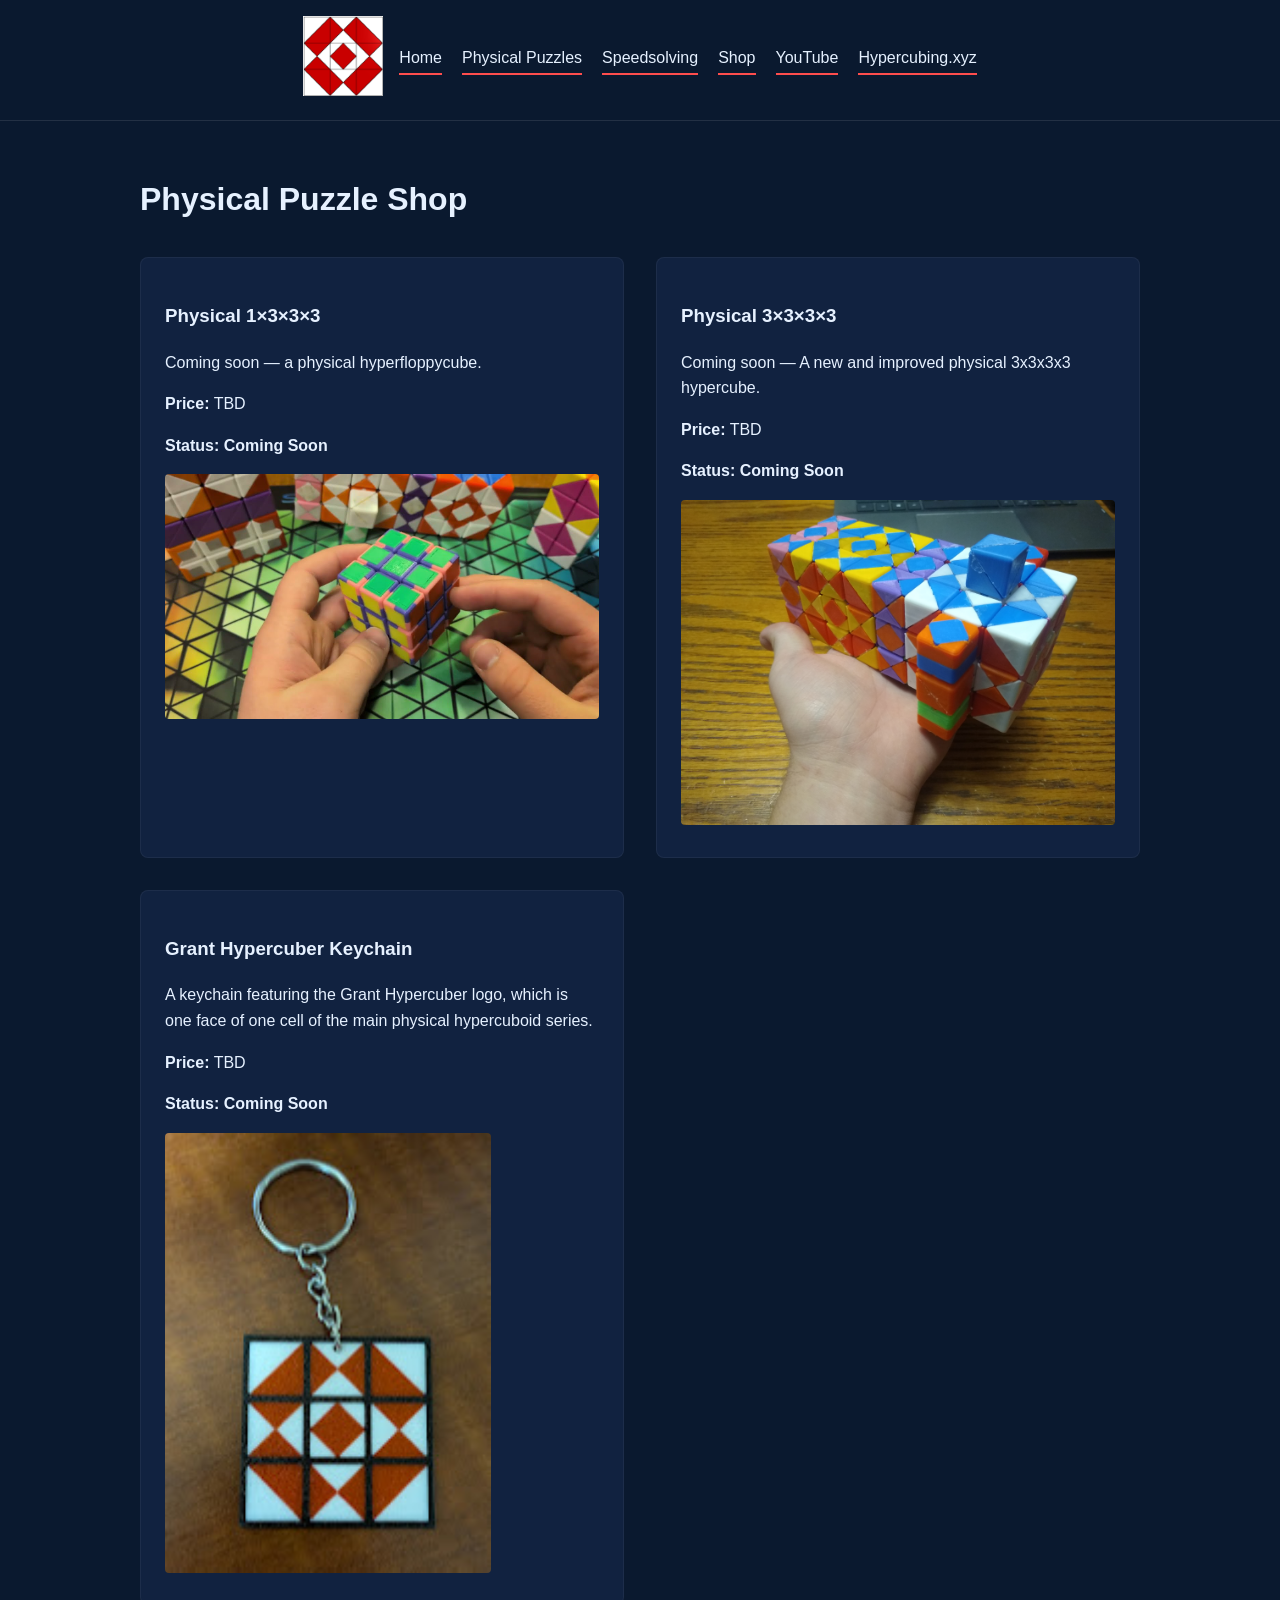
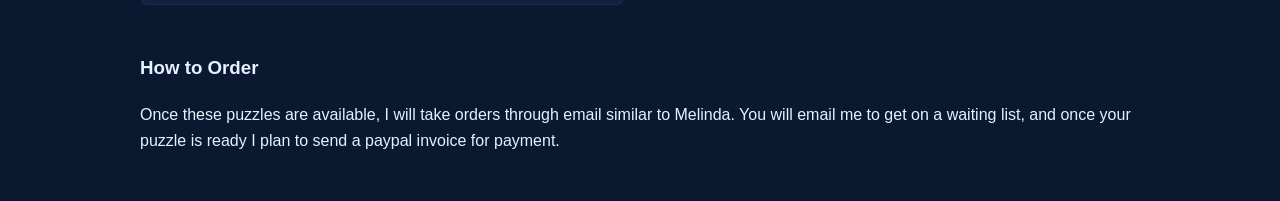
==== shop.html @ 17f46936 "first version of site" ====
<!DOCTYPE html>
<html lang="en">
<head>
    <meta charset="UTF-8">
    <meta name="viewport" content="width=device-width, initial-scale=1.0">
    <title>Shop | Grant Hypercuber</title>
    <link rel="stylesheet" href="style.css">
</head>
<body>
    <header>
        <a href="index.html">
            <img src="logo-white-red.png" alt="Grant Staten Logo" class="logo">
        </a>
        <nav>
            <a href="index.html">Home</a>
            <a href="projects.html">Physical Puzzles</a>
            <a href="speedsolving.html">Speedsolving</a>
            <a href="shop.html">Shop</a>
            <a href="https://www.youtube.com/@grant-hypercuber" target="_blank">YouTube</a>
            <a href="https://hypercubing.xyz/" target="_blank" style="border-bottom: 2px solid var(--accent-red); padding-bottom: 2px;">Hypercubing.xyz</a>
        </nav>
    </header>

    <div class="container">
        <h1>Physical Puzzle Shop</h1>
        <div class="grid shop-grid">
            <div class="card">
                <h3>Physical 1×3×3×3</h3>
                <p>Coming soon — a physical hyperfloppycube.</p>
                <p><strong>Price:</strong> TBD</p>
                <p style="font-weight: bold;">Status: Coming Soon</p>
                <img src="1333.jpg" alt="1x3x3x3 Physical Puzzle" style="width:100%; border-radius:4px;">
            </div>
            <div class="card">
                <h3>Physical 3×3×3×3</h3>
                <p>Coming soon — A new and improved physical 3x3x3x3 hypercube.</p>
                <p><strong>Price:</strong> TBD</p>
                <p style="font-weight: bold;">Status: Coming Soon</p>
                <img src="3333.jpg" alt="3x3x3x3 Physical Puzzle" style="width:100%; border-radius:4px;">
            </div>
            <div class="card">
                <h3>Grant Hypercuber Keychain</h3>
                <p>A keychain featuring the Grant Hypercuber logo, which is one face of one cell of the main physical hypercuboid series.</p>
                <p><strong>Price:</strong> TBD</p>
                <p style="font-weight: bold;">Status: Coming Soon</p>
                <img src="keychain.jpg" alt="Grant Hypercuber Keychain" style="width:75%; border-radius:4px;">
            </div>
        </div>
        <section style="margin-top: 3rem;">
            <h3>How to Order</h3>
            <p>Once these puzzles are available, I will take orders through email similar to Melinda. You will email me to get on a waiting list, and once your puzzle is ready I plan to send a paypal invoice for payment.</p>
        </section>
    </div>
</body>
</html>
---- style.css ----
:root {
    --bg-blue: #0a192f;
    --card-blue: #112240;
    --text-white: #e6f1ff;
    --accent-red: #ff4d4d;
    --accent-hover: #cc3d3d;
}

body {
    margin: 0;
    font-family: 'Inter', -apple-system, sans-serif;
    background-color: var(--bg-blue);
    color: var(--text-white);
    line-height: 1.6;
    -webkit-font-smoothing: antialiased;
    -moz-osx-font-smoothing: grayscale;
}
header {
    padding: 1rem 2rem;
    display: flex;
    justify-content: center; /* Centers logo and nav next to each other */
    align-items: center; /* Vertically centers everything */
    gap: 1rem; /* Adds small gap between logo and nav */
    border-bottom: 1px solid rgba(255,255,255,0.1);
}

.logo {
    max-width: 80px; /* Slightly smaller to fit the row better */
    height: auto;
}

nav {
    display: flex;
    gap: 20px; /* Consistent spacing between links */
}

a {
    color: var(--accent-red);
    text-decoration: underline;
}

nav a {
    color: var(--text-white);
    text-decoration: none;
    font-weight: 500;
    transition: color 0.3s;
    margin: 0; /* Removing the old margins */
    border-bottom: 2px solid var(--accent-red);
}

/* Mobile Responsive: Stack them back up on small screens */
@media (max-width: 768px) {
    header {
        flex-direction: column;
        text-align: center;
    }
    nav {
        margin-top: 1rem;
        flex-wrap: wrap;
        justify-content: center;
    }
}

nav a:hover {
    color: var(--accent-red);
}

.container {
    max-width: 1000px;
    margin: 0 auto;
    padding: 2rem;
}

.grid {
    display: grid;
    grid-template-columns: repeat(auto-fit, minmax(300px, 1fr));
    gap: 2rem;
    margin-top: 2rem;
}

/* Force a 2-column layout on the shop page (wraps to new line for additional items) */
.shop-grid {
    grid-template-columns: repeat(2, 1fr);
}

@media (max-width: 768px) {
    .shop-grid {
        grid-template-columns: 1fr;
    }
}

.card {
    background: var(--card-blue);
    padding: 1.5rem;
    border-radius: 8px;
    border: 1px solid rgba(255,255,255,0.05);
}

.btn {
    display: inline-block;
    background: var(--accent-red);
    color: white;
    padding: 10px 20px;
    text-decoration: none;
    border-radius: 4px;
    margin-top: 1rem;
    font-weight: bold;
}

.btn:hover {
    background
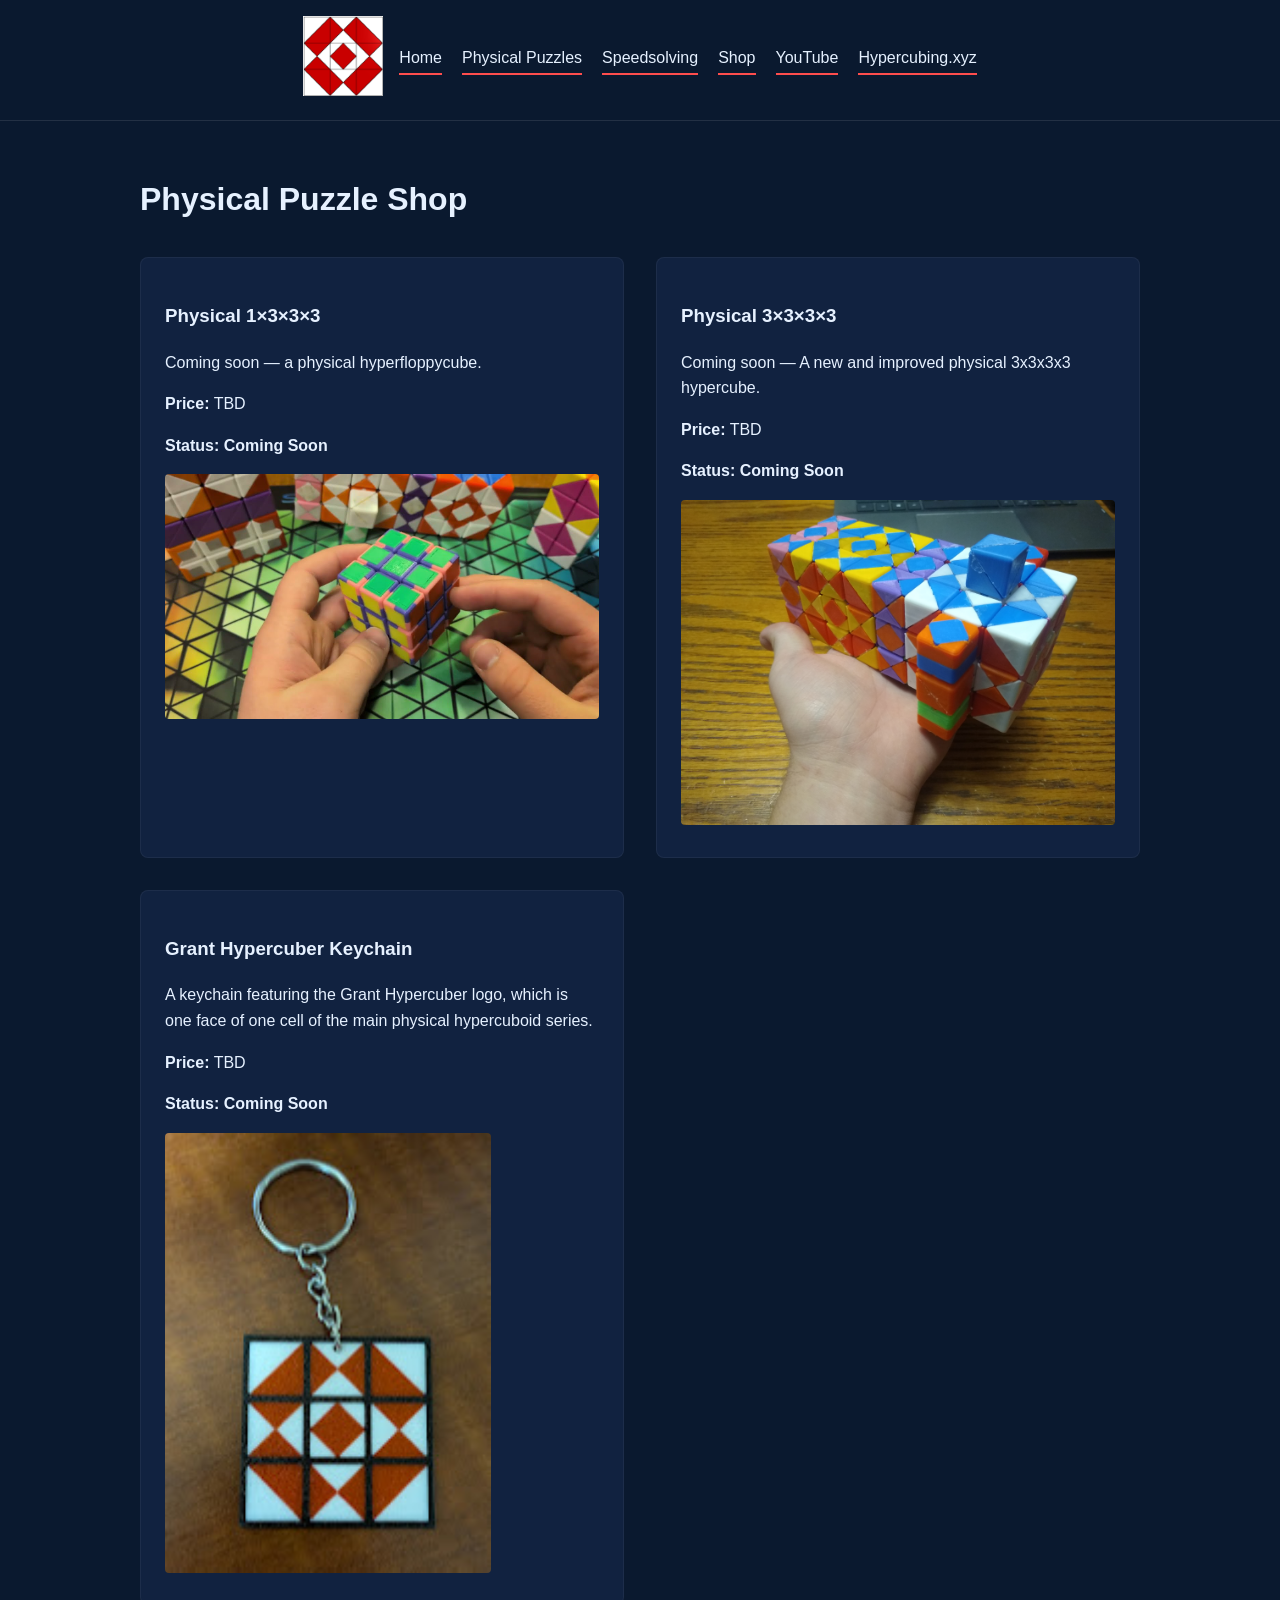
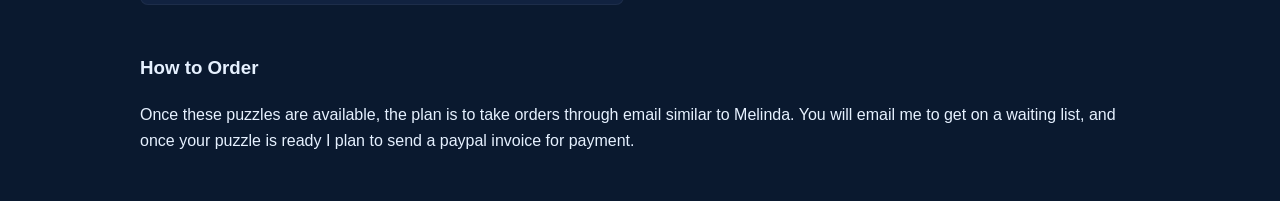
==== commit b5e50772: "update wording" ====
--- a/shop.html
+++ b/shop.html
@@ -48,7 +48,7 @@
         </div>
         <section style="margin-top: 3rem;">
             <h3>How to Order</h3>
-            <p>Once these puzzles are available, I will take orders through email similar to Melinda. You will email me to get on a waiting list, and once your puzzle is ready I plan to send a paypal invoice for payment.</p>
+            <p>Once these puzzles are available, the plan is to take orders through email similar to Melinda. You will email me to get on a waiting list, and once your puzzle is ready I plan to send a paypal invoice for payment.</p>
         </section>
     </div>
 </body>
--- a/style.css
+++ b/style.css
@@ -59,6 +59,12 @@
         flex-wrap: wrap;
         justify-content: center;
     }
+
+    /* Fix image width on mobile without changing desktop layout */
+    #my-story img {
+        max-width: 100% !important;
+        height: auto;
+    }
 }
 
 nav a:hover {
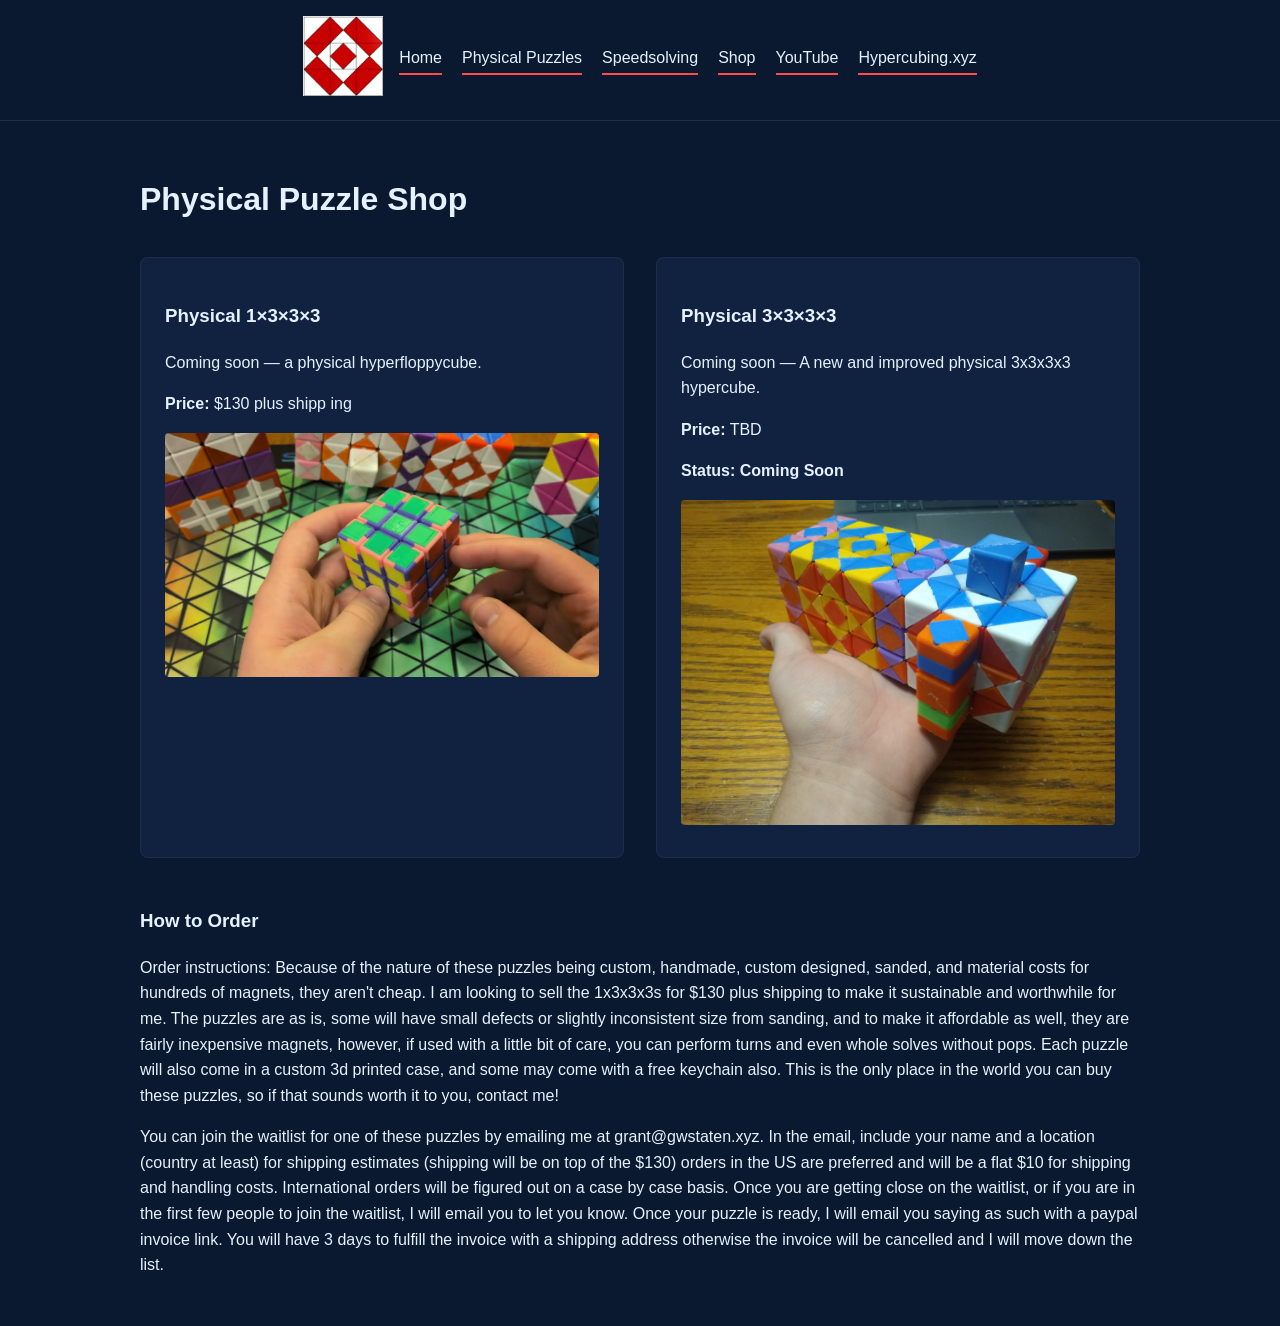
==== commit 4a48642d: "update shop" ====
--- a/shop.html
+++ b/shop.html
@@ -27,8 +27,7 @@
             <div class="card">
                 <h3>Physical 1×3×3×3</h3>
                 <p>Coming soon — a physical hyperfloppycube.</p>
-                <p><strong>Price:</strong> TBD</p>
-                <p style="font-weight: bold;">Status: Coming Soon</p>
+                <p><strong>Price:</strong> $130 plus shipp ing</p>
                 <img src="1333.jpg" alt="1x3x3x3 Physical Puzzle" style="width:100%; border-radius:4px;">
             </div>
             <div class="card">
@@ -38,17 +37,11 @@
                 <p style="font-weight: bold;">Status: Coming Soon</p>
                 <img src="3333.jpg" alt="3x3x3x3 Physical Puzzle" style="width:100%; border-radius:4px;">
             </div>
-            <div class="card">
-                <h3>Grant Hypercuber Keychain</h3>
-                <p>A keychain featuring the Grant Hypercuber logo, which is one face of one cell of the main physical hypercuboid series.</p>
-                <p><strong>Price:</strong> TBD</p>
-                <p style="font-weight: bold;">Status: Coming Soon</p>
-                <img src="keychain.jpg" alt="Grant Hypercuber Keychain" style="width:75%; border-radius:4px;">
-            </div>
         </div>
         <section style="margin-top: 3rem;">
             <h3>How to Order</h3>
-            <p>Once these puzzles are available, the plan is to take orders through email similar to Melinda. You will email me to get on a waiting list, and once your puzzle is ready I plan to send a paypal invoice for payment.</p>
+            <p>Order instructions: Because of the nature of these puzzles being custom, handmade, custom designed, sanded, and material costs for hundreds of magnets, they aren't cheap. I am looking to sell the 1x3x3x3s for $130 plus shipping to make it sustainable and worthwhile for me. The puzzles are as is, some will have small defects or slightly inconsistent size from sanding, and to make it affordable as well, they are fairly inexpensive magnets, however, if used with a little bit of care, you can perform turns and even whole solves without pops. Each puzzle will also come in a custom 3d printed case, and some may come with a free keychain also. This is the only place in the world you can buy these puzzles, so if that sounds worth it to you, contact me!</p>
+            <p>You can join the waitlist for one of these puzzles by emailing me at grant@gwstaten.xyz. In the email, include your name and a location (country at least) for shipping estimates (shipping will be on top of the $130) orders in the US are preferred and will be a flat $10 for shipping and handling costs. International orders will be figured out on a case by case basis. Once you are getting close on the waitlist, or if you are in the first few people to join the waitlist, I will email you to let you know. Once your puzzle is ready, I will email you saying as such with a paypal invoice link. You will have 3 days to fulfill the invoice with a shipping address otherwise the invoice will be cancelled and I will move down the list.</p>
         </section>
     </div>
 </body>
